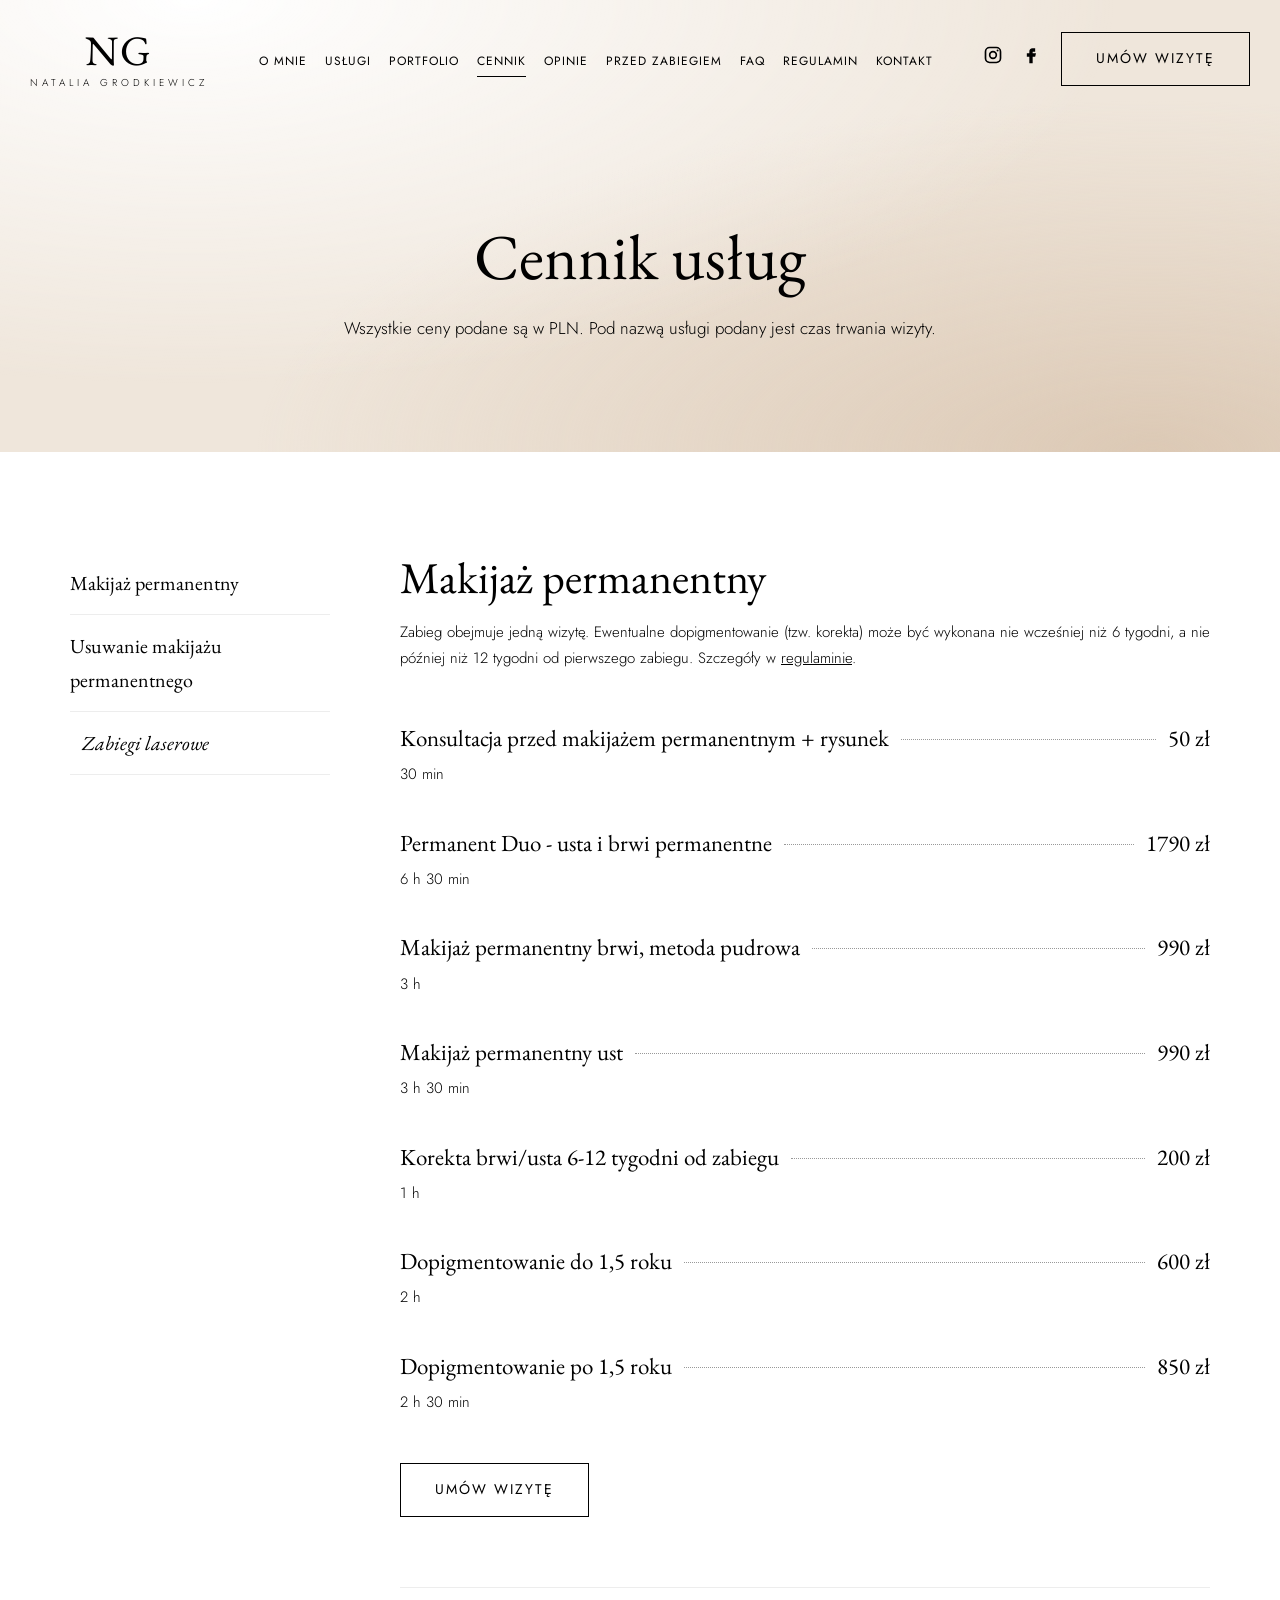
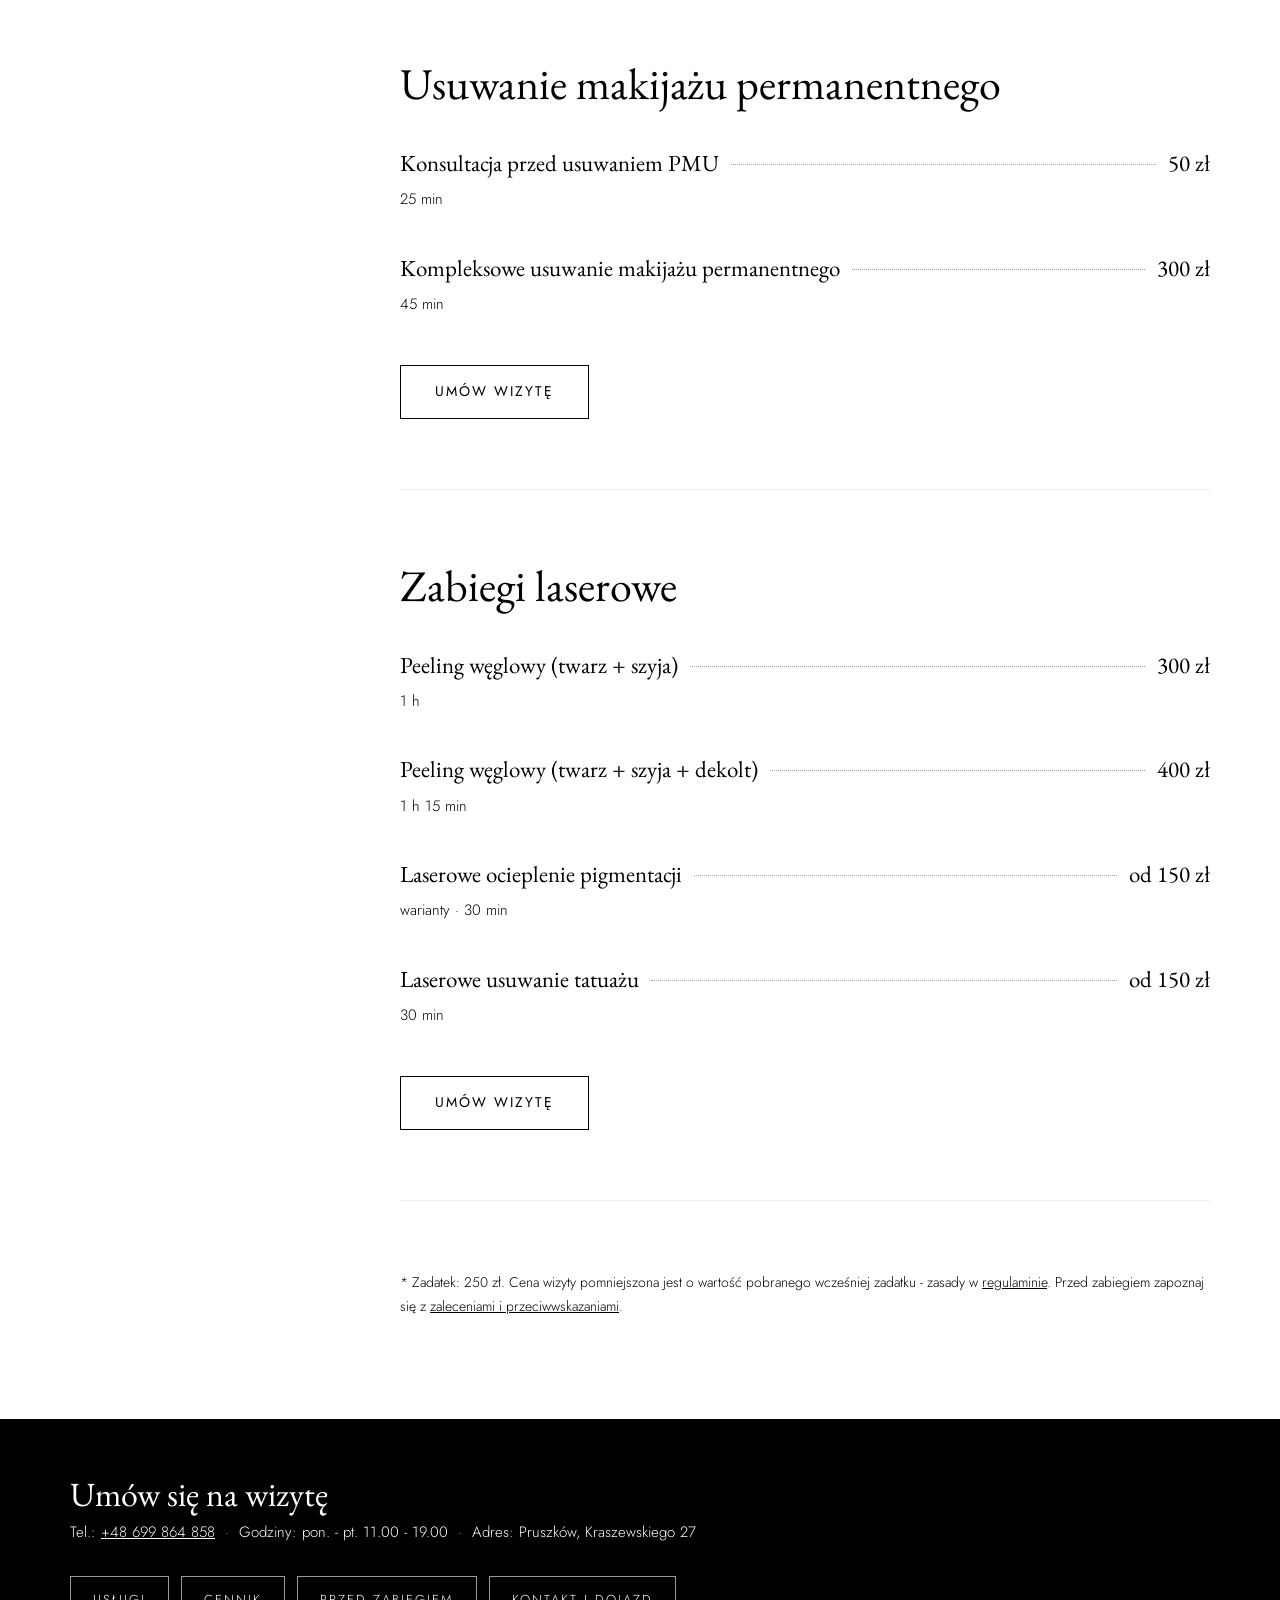
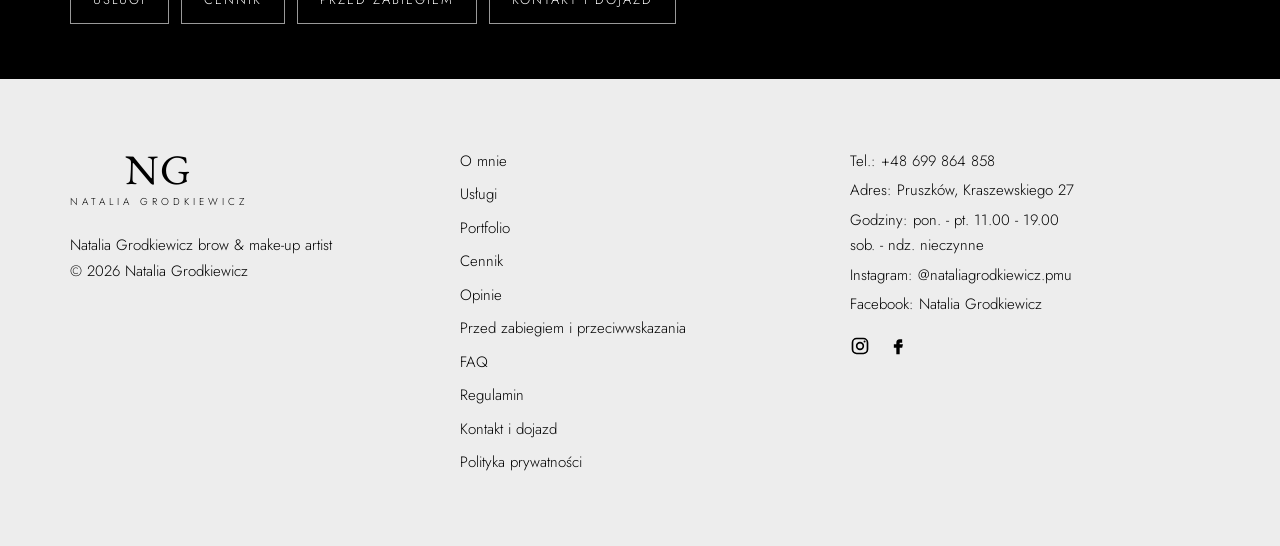
==== cennik.html @ 6f5ca123 "first commit" ====
<!DOCTYPE html>
<html lang="pl">
<head>
  <meta charset="UTF-8">
  <meta name="viewport" content="width=device-width, initial-scale=1">
  <title>Cennik - makijaż permanentny brwi i ust | Natalia Grodkiewicz</title>
  <meta name="description" content="Cennik: makijaż permanentny brwi i ust, Permanent Duo, korekta, dopigmentowanie, usuwanie makijażu permanentnego, zabiegi laserowe. Pruszków.">
  <link rel="preconnect" href="https://fonts.googleapis.com">
  <link rel="preconnect" href="https://fonts.gstatic.com" crossorigin>
  <link href="https://fonts.googleapis.com/css2?family=EB+Garamond:ital,wght@0,400;0,500;1,400&family=Jost:wght@300;400;500&display=swap" rel="stylesheet">
  <link rel="stylesheet" href="style.css">
</head>
<body>

<!-- HEADER -->
<header class="header" id="header">
  <div class="header__inner">
    <a href="index.html" class="logo">NG<span>Natalia Grodkiewicz</span></a>
    <nav class="nav" aria-label="Menu główne">
      <ul>
        <li><a href="o-mnie.html">O mnie</a></li>
        <li><a href="uslugi.html">Usługi</a></li>
        <li><a href="portfolio.html">Portfolio</a></li>
        <li><a href="cennik.html" class="active" aria-current="page">Cennik</a></li>
        <li><a href="opinie.html">Opinie</a></li>
        <li><a href="przed-zabiegiem.html">Przed zabiegiem</a></li>
        <li><a href="faq.html">FAQ</a></li>
        <li><a href="regulamin.html">Regulamin</a></li>
        <li><a href="kontakt.html">Kontakt</a></li>
      </ul>
    </nav>
    <div class="header__right">
      <div class="header__social"><a href="https://www.instagram.com/nataliagrodkiewicz.pmu/" target="_blank" rel="noopener" aria-label="Instagram"><svg viewBox="0 0 24 24"><rect x="3" y="3" width="18" height="18" rx="5" fill="none" stroke="currentColor" stroke-width="2"/><circle cx="12" cy="12" r="4" fill="none" stroke="currentColor" stroke-width="2"/><circle cx="17.5" cy="6.5" r="1.2"/></svg></a><a href="https://www.facebook.com/people/Natalia-Grodkiewicz-Makija%C5%BC-permanentny-Pruszk%C3%B3w/100039896664338/" target="_blank" rel="noopener" aria-label="Facebook"><svg viewBox="0 0 24 24"><path d="M14 8h3V4h-3c-2.8 0-4 1.8-4 4v2H7v4h3v8h4v-8h3l1-4h-4V8.5c0-.3.2-.5.5-.5z"/></svg></a></div>
      <a href="https://nataliagrodkiewicz.booksy.com/k/" target="_blank" rel="noopener" class="btn btn--outline-dark header__cta">Umów wizytę</a>
      <button class="hamburger" id="hamburger" aria-label="Menu"><span></span><span></span><span></span></button>
    </div>
  </div>
</header>

<!-- FULLSCREEN MENU -->
<nav class="menu" id="menu">
  <ul>
    <li><a href="o-mnie.html">O mnie</a></li>
    <li><a href="uslugi.html">Usługi</a></li>
    <li><a href="portfolio.html">Portfolio</a></li>
    <li><a href="cennik.html" class="active" aria-current="page">Cennik</a></li>
    <li><a href="opinie.html">Opinie</a></li>
    <li><a href="przed-zabiegiem.html">Przed zabiegiem</a></li>
    <li><a href="faq.html">FAQ</a></li>
    <li><a href="regulamin.html">Regulamin</a></li>
    <li><a href="kontakt.html">Kontakt</a></li>
  </ul>
</nav>

<!-- PAGE HEADER -->
<section class="page-header">
  <div class="container narrow">
    <h1>Cennik usług</h1>
    <p>Wszystkie ceny podane są w PLN. Pod nazwą usługi podany jest czas trwania wizyty.</p>
  </div>
</section>

<section class="section">
  <div class="container pricing">
    <aside class="pricing__nav">
      <ul>
        <li><a href="#makijaz-permanentny">Makijaż permanentny</a></li>
        <li><a href="#usuwanie">Usuwanie makijażu permanentnego</a></li>
        <li><a href="#laser">Zabiegi laserowe</a></li>
      </ul>
    </aside>
    <div class="pricing__list">
      <div class="price-block" id="makijaz-permanentny">
        <h2 class="title">Makijaż permanentny</h2>
        <p class="price-block__desc">Zabieg obejmuje jedną wizytę. Ewentualne dopigmentowanie (tzw. korekta) może być wykonana nie wcześniej niż 6 tygodni, a nie później niż 12 tygodni od pierwszego zabiegu. Szczegóły w <a href="regulamin.html" class="link">regulaminie</a>.</p>
        <div class="price-item">
          <div class="price-item__top"><span class="price-item__name">Konsultacja przed makijażem permanentnym + rysunek</span><span class="price-item__dots"></span><span class="price-item__price">50 zł</span></div>
          <p>30 min</p>
        </div>
        <div class="price-item">
          <div class="price-item__top"><span class="price-item__name">Permanent Duo - usta i brwi permanentne</span><span class="price-item__dots"></span><span class="price-item__price">1790 zł</span></div>
          <p>6 h 30 min</p>
        </div>
        <div class="price-item">
          <div class="price-item__top"><span class="price-item__name">Makijaż permanentny brwi, metoda pudrowa</span><span class="price-item__dots"></span><span class="price-item__price">990 zł</span></div>
          <p>3 h</p>
        </div>
        <div class="price-item">
          <div class="price-item__top"><span class="price-item__name">Makijaż permanentny ust</span><span class="price-item__dots"></span><span class="price-item__price">990 zł</span></div>
          <p>3 h 30 min</p>
        </div>
        <div class="price-item">
          <div class="price-item__top"><span class="price-item__name">Korekta brwi/usta 6-12 tygodni od zabiegu</span><span class="price-item__dots"></span><span class="price-item__price">200 zł</span></div>
          <p>1 h</p>
        </div>
        <div class="price-item">
          <div class="price-item__top"><span class="price-item__name">Dopigmentowanie do 1,5 roku</span><span class="price-item__dots"></span><span class="price-item__price">600 zł</span></div>
          <p>2 h</p>
        </div>
        <div class="price-item">
          <div class="price-item__top"><span class="price-item__name">Dopigmentowanie po 1,5 roku</span><span class="price-item__dots"></span><span class="price-item__price">850 zł</span></div>
          <p>2 h 30 min</p>
        </div>
        <a href="https://nataliagrodkiewicz.booksy.com/k/" target="_blank" rel="noopener" class="btn btn--outline-dark">Umów wizytę</a>
      </div>
      <div class="price-block" id="usuwanie">
        <h2 class="title">Usuwanie makijażu permanentnego</h2>
        <div class="price-item">
          <div class="price-item__top"><span class="price-item__name">Konsultacja przed usuwaniem PMU</span><span class="price-item__dots"></span><span class="price-item__price">50 zł</span></div>
          <p>25 min</p>
        </div>
        <div class="price-item">
          <div class="price-item__top"><span class="price-item__name">Kompleksowe usuwanie makijażu permanentnego</span><span class="price-item__dots"></span><span class="price-item__price">300 zł</span></div>
          <p>45 min</p>
        </div>
        <a href="https://nataliagrodkiewicz.booksy.com/k/" target="_blank" rel="noopener" class="btn btn--outline-dark">Umów wizytę</a>
      </div>
      <div class="price-block" id="laser">
        <h2 class="title">Zabiegi laserowe</h2>
        <div class="price-item">
          <div class="price-item__top"><span class="price-item__name">Peeling węglowy (twarz + szyja)</span><span class="price-item__dots"></span><span class="price-item__price">300 zł</span></div>
          <p>1 h</p>
        </div>
        <div class="price-item">
          <div class="price-item__top"><span class="price-item__name">Peeling węglowy (twarz + szyja + dekolt)</span><span class="price-item__dots"></span><span class="price-item__price">400 zł</span></div>
          <p>1 h 15 min</p>
        </div>
        <div class="price-item">
          <div class="price-item__top"><span class="price-item__name">Laserowe ocieplenie pigmentacji</span><span class="price-item__dots"></span><span class="price-item__price">od 150 zł</span></div>
          <p>warianty · 30 min</p>
        </div>
        <div class="price-item">
          <div class="price-item__top"><span class="price-item__name">Laserowe usuwanie tatuażu</span><span class="price-item__dots"></span><span class="price-item__price">od 150 zł</span></div>
          <p>30 min</p>
        </div>
        <a href="https://nataliagrodkiewicz.booksy.com/k/" target="_blank" rel="noopener" class="btn btn--outline-dark">Umów wizytę</a>
      </div>
      <p class="pricing__note">* Zadatek: 250 zł. Cena wizyty pomniejszona jest o wartość pobranego wcześniej zadatku - zasady w <a href="regulamin.html" class="link">regulaminie</a>. Przed zabiegiem zapoznaj się z <a href="przed-zabiegiem.html" class="link">zaleceniami i przeciwwskazaniami</a>.</p>
    </div>
  </div>
</section>

<!-- SZYBKIE LINKI -->
<section class="cta-band">
  <div class="container cta-band__inner">
    <div>
      <h2 class="cta-band__title">Umów się na wizytę</h2>
      <p class="cta-band__info"><span>Tel.: <a href="tel:+48699864858" class="link">+48 699 864 858</a></span><span>Godziny: pon. - pt. 11.00 - 19.00</span><span>Adres: Pruszków, Kraszewskiego 27</span></p>
    </div>
    <ul class="cta-band__links">
      <li><a href="uslugi.html">Usługi</a></li>
      <li><a href="cennik.html">Cennik</a></li>
      <li><a href="przed-zabiegiem.html">Przed zabiegiem</a></li>
      <li><a href="kontakt.html">Kontakt i dojazd</a></li>
    </ul>
  </div>
</section>

<!-- FOOTER -->
<footer class="footer">
  <div class="container footer__grid">
    <div>
      <a href="index.html" class="logo logo--dark">NG<span>Natalia Grodkiewicz</span></a>
      <p class="footer__copy">Natalia Grodkiewicz brow &amp; make-up artist<br>© 2026 Natalia Grodkiewicz</p>
    </div>
    <ul class="footer__links">
      <li><a href="o-mnie.html">O mnie</a></li>
      <li><a href="uslugi.html">Usługi</a></li>
      <li><a href="portfolio.html">Portfolio</a></li>
      <li><a href="cennik.html">Cennik</a></li>
      <li><a href="opinie.html">Opinie</a></li>
      <li><a href="przed-zabiegiem.html">Przed zabiegiem i przeciwwskazania</a></li>
      <li><a href="faq.html">FAQ</a></li>
      <li><a href="regulamin.html">Regulamin</a></li>
      <li><a href="kontakt.html">Kontakt i dojazd</a></li>
      <li><a href="polityka-prywatnosci.html">Polityka prywatności</a></li>
    </ul>
    <div class="footer__contact">
      <p>Tel.: <a href="tel:+48699864858">+48 699 864 858</a></p>
      <p>Adres: <a href="https://maps.app.goo.gl/C7wtLCn59jESsGDr9" target="_blank" rel="noopener">Pruszków, Kraszewskiego 27</a></p>
      <p>Godziny: pon. - pt. 11.00 - 19.00<br>sob. - ndz. nieczynne</p>
      <p>Instagram: <a href="https://www.instagram.com/nataliagrodkiewicz.pmu/" target="_blank" rel="noopener">@nataliagrodkiewicz.pmu</a></p>
      <p>Facebook: <a href="https://www.facebook.com/people/Natalia-Grodkiewicz-Makija%C5%BC-permanentny-Pruszk%C3%B3w/100039896664338/" target="_blank" rel="noopener">Natalia Grodkiewicz</a></p>
      <div class="footer__social"><a href="https://www.instagram.com/nataliagrodkiewicz.pmu/" target="_blank" rel="noopener" aria-label="Instagram"><svg viewBox="0 0 24 24"><rect x="3" y="3" width="18" height="18" rx="5" fill="none" stroke="currentColor" stroke-width="2"/><circle cx="12" cy="12" r="4" fill="none" stroke="currentColor" stroke-width="2"/><circle cx="17.5" cy="6.5" r="1.2"/></svg></a><a href="https://www.facebook.com/people/Natalia-Grodkiewicz-Makija%C5%BC-permanentny-Pruszk%C3%B3w/100039896664338/" target="_blank" rel="noopener" aria-label="Facebook"><svg viewBox="0 0 24 24"><path d="M14 8h3V4h-3c-2.8 0-4 1.8-4 4v2H7v4h3v8h4v-8h3l1-4h-4V8.5c0-.3.2-.5.5-.5z"/></svg></a></div>
    </div>
  </div>
</footer>

<!-- POPUP: ZADZWOŃ (otwierany przyciskiem „Zadzwoń”) -->
<div class="popup" id="popup">
  <div class="popup__box">
    <button class="popup__close" data-close-popup aria-label="Zamknij">&times;</button>
    <div class="popup__form">
      <h4>Zadzwoń</h4>
      <p>Zapisów na zabiegi dokonujemy za pośrednictwem numeru telefonu. Jeśli nie możemy odebrać telefonu, prosimy o pozostawienie wiadomości SMS, oddzwonimy.</p>
      <span class="popup__label">Tel.:</span>
      <a href="tel:+48699864858" class="popup__phone">+48 699 864 858</a>
      <p>Godziny: pon. - pt. 11.00 - 19.00</p>
      <p>Adres: Pruszków, Kraszewskiego 27</p>
      <div class="popup__actions">
        <a href="tel:+48699864858" class="btn btn--dark">Zadzwoń</a>
        <a href="sms:+48699864858" class="btn btn--outline-dark">Wyślij SMS</a>
      </div>
      <p class="popup__note">Dokonanie zapisu na zabieg oznacza pełną akceptację <a href="regulamin.html" class="link">regulaminu</a>. Sprawdź też <a href="przed-zabiegiem.html#przeciwwskazania" class="link">przeciwwskazania</a>.</p>
    </div>
  </div>
</div>

<script src="script.js"></script>
</body>
</html>
---- style.css ----
:root {
  --black: #000;
  --white: #fff;
  --pink: #EFE6DB;   /* beżowe tło sekcji (nazwa zmiennej historyczna) */
  --grey: #ededed;
  --rose: #DCC9B5;
  --muted: rgba(0,0,0,.6);
  --serif: "EB Garamond", serif;
  --sans: "Jost", sans-serif;
}

* { box-sizing: border-box; margin: 0; padding: 0; }
html { scroll-behavior: smooth; }
body { font-family: var(--sans); font-weight: 300; font-size: 17px; line-height: 1.7; color: var(--black); background: var(--white); }
img { display: block; max-width: 100%; height: auto; }
a { color: inherit; text-decoration: none; }
ul { list-style: none; }
p + p { margin-top: 1em; }

.container { max-width: 1170px; margin: 0 auto; padding: 0 15px; }
.container.narrow { max-width: 800px; }
.center { text-align: center; }
.grid-2 { display: grid; grid-template-columns: 1fr 1fr; gap: 30px; }
.align-center { align-items: center; }
.indent { margin-left: 67px; }

.section { padding: 100px 0; }
.section--pink { background: var(--pink); margin: 100px 0; }
.section--pink + .section--pink, .section--pink:last-of-type { margin-bottom: 0; }

.title { font-family: var(--serif); font-weight: 400; font-size: 44px; line-height: 1.2; margin-bottom: 30px; }
.link { text-decoration: underline; }

/* BUTTONS */
.btn { display: inline-block; padding: 14px 34px; font-family: var(--sans); font-size: 14px; font-weight: 400; letter-spacing: 2px; text-transform: uppercase; border: 1px solid transparent; cursor: pointer; transition: all .3s; background: none; }
.btn--dark { background: var(--black); color: var(--white); border-color: var(--black); margin-top: 37px; }
.btn--dark:hover { background: transparent; color: var(--black); }
.btn--outline-dark { color: var(--black); border-color: var(--black); margin-top: 30px; }
.header__cta { margin-top: 0; }
.btn--outline-dark:hover { background: var(--black); color: var(--white); }
.btn--outline-light { color: var(--white); border-color: var(--white); }
.btn--outline-light:hover { background: var(--white); color: var(--black); }

/* HEADER */
.header { position: fixed; top: 0; left: 0; right: 0; z-index: 50; color: var(--black); padding: 30px 0; transition: background .3s, padding .3s, color .3s, box-shadow .3s; }
.header--scrolled { background: var(--white); color: var(--black); padding: 12px 0; box-shadow: 0 2px 20px rgba(0,0,0,.08); }
.header--scrolled .logo { font-size: 32px; }
.header__inner { max-width: 1400px; margin: 0 auto; padding: 0 30px; display: grid; grid-template-columns: auto 1fr auto; gap: 30px; align-items: center; }
.header__social, .footer__social { display: flex; gap: 18px; }
.header__social a:hover, .footer__social a:hover { opacity: .6; }
.header__social svg, .footer__social svg { width: 20px; height: 20px; fill: currentColor; }
.header__right { display: flex; justify-content: flex-end; align-items: center; gap: 30px; }
.logo { font-family: var(--serif); font-size: 42px; line-height: 1; text-align: center; letter-spacing: 2px; }
.logo span { display: block; font-family: var(--sans); font-size: 10px; letter-spacing: 4px; text-transform: uppercase; margin-top: 6px; }
.logo--dark { color: var(--black); display: inline-block; }

.hamburger { width: 34px; height: 22px; background: none; border: 0; cursor: pointer; display: flex; flex-direction: column; justify-content: space-between; position: relative; z-index: 60; }
.hamburger span { height: 2px; background: currentColor; transition: .3s; }
.hamburger { color: inherit; }
.logo { transition: font-size .3s; }
.hamburger.open span { background: var(--black); }
.hamburger.open span:nth-child(1) { transform: translateY(10px) rotate(45deg); }
.hamburger.open span:nth-child(2) { opacity: 0; }
.hamburger.open span:nth-child(3) { transform: translateY(-10px) rotate(-45deg); }

.menu { position: fixed; inset: 0; background: var(--grey); z-index: 40; display: flex; align-items: center; justify-content: center; opacity: 0; visibility: hidden; transition: .4s; }
.menu.open { opacity: 1; visibility: visible; }
.menu li { text-align: center; }
.menu a { font-family: var(--serif); font-size: 40px; line-height: 1.6; transition: opacity .3s; }
.menu a:hover { opacity: .5; }

/* HERO */
.hero { position: relative; overflow: hidden; min-height: 100vh; display: flex; align-items: center; justify-content: center; text-align: center; padding: 140px 0 120px;
  background: radial-gradient(ellipse at 20% 15%, #fff 0%, transparent 55%), radial-gradient(ellipse at 85% 90%, var(--rose) 0%, transparent 60%), var(--pink); }
.hero__content { position: relative; }
.eyebrow { display: block; font-size: 13px; letter-spacing: 4px; text-transform: uppercase; margin-bottom: 25px; animation: fadeIn 1.5s ease .3s both; }
.hero h1 { font-family: var(--serif); font-weight: 400; font-size: clamp(40px, 6vw, 78px); line-height: 1.1; max-width: 900px; padding: 0 20px; margin: 0 auto; }
.hero__buttons { margin-top: 45px; display: flex; gap: 20px; justify-content: center; flex-wrap: wrap; }
.hero__buttons .btn { margin-top: 0; }

@keyframes fadeIn { from { opacity: 0; transform: translateY(20px); } to { opacity: 1; transform: none; } }

/* NAWIGACJA (desktop) */
.nav ul { display: flex; justify-content: center; flex-wrap: wrap; gap: 6px 28px; }
.nav a { font-size: 13px; font-weight: 400; letter-spacing: 1.5px; text-transform: uppercase; padding: 6px 0; border-bottom: 1px solid transparent; transition: border-color .3s, opacity .3s; }
.nav a:hover { opacity: .6; }
.nav a.active { border-color: currentColor; }
.menu a.active { font-style: italic; }

/* MIEJSCA NA ZDJĘCIA (placeholdery do podmiany na <img>) */
.ph { position: relative; width: 100%; aspect-ratio: 4/5; overflow: hidden; display: flex; align-items: center; justify-content: center;
  background: linear-gradient(145deg, #faf5f2 0%, var(--rose) 100%); }
.ph::after { content: "NG"; font-family: var(--serif); font-size: clamp(70px, 9vw, 140px); line-height: 1; letter-spacing: -4px; color: rgba(255,255,255,.7); }
.ph--wide { aspect-ratio: 16/10; }
.ph--wide::after { font-size: clamp(56px, 6vw, 96px); }
.ph--square { aspect-ratio: 1; }
.ph--square::after { font-size: clamp(36px, 4vw, 56px); letter-spacing: -2px; }
.section--pink .ph { background: linear-gradient(145deg, #fbf8f4 0%, #d6c1ab 100%); }


.lead-narrow { max-width: 760px; margin: 0 auto; }
.btn-row { display: flex; flex-wrap: wrap; gap: 15px; justify-content: center; margin-top: 45px; }
.btn-row .btn { margin-top: 0; }
.btn-row--left { justify-content: flex-start; margin-top: 35px; }

/* Pasek „Umów się” z szybkimi linkami (przed stopką) */
.cta-band { background: var(--black); color: var(--white); padding: 55px 0; }
.cta-band__inner { display: flex; align-items: center; justify-content: space-between; gap: 30px 60px; flex-wrap: wrap; }
.cta-band__title { font-family: var(--serif); font-weight: 400; font-size: 34px; line-height: 1.2; margin-bottom: 6px; }
.cta-band p { font-size: 15px; }
.cta-band__links { display: flex; flex-wrap: wrap; gap: 12px; }
.cta-band__links a { display: inline-block; padding: 12px 22px; border: 1px solid rgba(255,255,255,.6); font-size: 13px; letter-spacing: 2px; text-transform: uppercase; transition: .3s; }
.cta-band__links a:hover { background: var(--white); color: var(--black); }

.title--spaced { margin-top: 35px; }
.quote--small { font-size: clamp(21px, 2vw, 25px); padding-left: 25px; margin-bottom: 28px; }
.popup__label { display: block; margin-top: 25px; font-size: 13px; letter-spacing: 3px; text-transform: uppercase; color: var(--muted); }
.popup__label + .popup__phone { margin-top: 2px; }
.service__aside { margin-top: 30px; }
.grid-2 > .indent > .service__aside:first-child { margin-top: 0; }

/* Listy cen na stronie Usługi */
.mini-prices li { display: flex; justify-content: space-between; align-items: baseline; gap: 20px; padding: 10px 0; font-size: 15px; line-height: 1.45; }
.mini-prices li + li { border-top: 1px dotted rgba(0,0,0,.2); }
.mini-prices li span:last-child { white-space: nowrap; font-family: var(--serif); font-size: 19px; }
.cta-band__info span + span::before { content: "·"; margin: 0 10px; opacity: .6; }
a[href^="tel:"] { white-space: nowrap; }
.eyebrow { text-wrap: balance; }
/* dwie różowe sekcje pod rząd bez białego paska między nimi */
.section--pink:has(+ .section--pink), .section--pink:has(+ .cta-band), .section--pink:has(+ .social-band) { margin-bottom: 0; }
.section--pink + .section--pink { margin-top: 0; padding-top: 0; }

/* HERO ze zdjęciem (strona główna) - zdjęcie po lewej, wtopione w beżowe tło */
.hero--photo { justify-content: center; text-align: center; padding: 130px 0 90px; background: var(--pink); }
.hero__photo { position: absolute; top: 0; left: 0; bottom: 0; width: 26%; }
.hero__photo img { width: 100%; height: 100%; object-fit: cover; object-position: right 20%; }
.hero__photo::after { content: ""; position: absolute; inset: 0; }
/* zdjęcie niższe niż hero, wyśrodkowane w pionie, w naturalnych proporcjach (bez ucinania),
   prawa, górna i dolna krawędź wtopione w beż - komputer i telefon */
.hero__photo { top: 50%; bottom: auto; transform: translateY(-50%); height: 72%; width: auto; aspect-ratio: 933 / 1400; }
/* węższy ekran komputera: zdjęcie przesuwa się w lewo poza krawędź tylko tyle, ile trzeba, żeby nie wchodzić pod tytuł.
   Tytuł zawsze w 2 liniach (max 8.6em), jego połowa to ok. 4.15 x rozmiar czcionki; wygaszony brzeg zdjęcia (70px) może
   nachodzić pod tytuł; 48vh = szerokość zdjęcia przy hero na całą wysokość */
@media (min-width: 768px) { .hero__photo { left: min(0px, calc(50vw - 4.15 * clamp(44px, 5.2vw, 76px) + 70px - 48vh)); } }
.hero__photo img { object-fit: contain; }
.hero__photo::after { background:
  linear-gradient(270deg, var(--pink) 0%, rgba(239,230,219,.5) 12%, rgba(239,230,219,0) 32%),
  linear-gradient(180deg, var(--pink) 0%, rgba(239,230,219,0) 14%, rgba(239,230,219,0) 86%, var(--pink) 100%),
  rgba(239,230,219,.12); }
.hero__inner { position: relative; z-index: 1; width: 100%; }
.hero--photo .hero__content { max-width: 640px; margin: 0 auto; }
.hero--photo h1 { padding: 0; margin: 0 auto; max-width: 8.6em; font-size: clamp(44px, 5.2vw, 76px); text-wrap: balance; }
.hero__lead { font-size: 19px; line-height: 1.6; margin: 22px auto 0; max-width: 480px; text-wrap: balance; }
.hero--photo .hero__buttons { justify-content: center; margin-top: 40px; }

/* Pasek kontaktu pod hero */
.info-bar { background: #F7F2EC; padding: 60px 0; text-align: center; }
.info-bar__grid { display: grid; grid-template-columns: repeat(3, 1fr); gap: 40px; }
.info-bar h2 { font-family: var(--sans); font-weight: 500; font-size: 14px; letter-spacing: 3px; text-transform: uppercase; margin-bottom: 14px; }
.info-bar p { font-size: 18px; line-height: 1.6; }
.info-bar p + p { margin-top: 2px; }
.info-bar a:hover { text-decoration: underline; }
.info-bar__social { display: flex; justify-content: center; gap: 18px; margin-top: 14px; }
.info-bar__social svg { width: 20px; height: 20px; fill: currentColor; }
.info-bar__social a:hover { opacity: .6; }

/* Zakładki "Zakres usług" */
.tabs { margin-top: 35px; text-align: center; }
.tabs__nav { display: flex; flex-wrap: wrap; justify-content: center; gap: 14px 36px; margin-bottom: 32px; }
.tabs__nav button { background: none; border: 0; border-bottom: 1px solid transparent; padding: 0 0 8px; cursor: pointer;
  font-family: var(--sans); font-size: 14px; font-weight: 500; letter-spacing: 2px; text-transform: uppercase; color: rgba(0,0,0,.45); transition: color .3s, border-color .3s; }
.tabs__nav button:hover, .tabs__nav button.active { color: var(--black); }
.tabs__nav button.active { border-color: var(--black); }
.tabs__panel { display: none; }
.tabs__panel.active { display: block; animation: fadeIn .5s; }
.tabs__panel p { font-size: 19px; max-width: 640px; margin: 0 auto; }
.tabs__panel .link { display: inline-block; margin-top: 16px; font-size: 14px; letter-spacing: .5px; }

/* Zdjęcia */
.about-photo { width: 100%; height: auto; }
.photo-main { width: 100%; aspect-ratio: 3/2; object-fit: cover; margin-bottom: 35px; }
.photos { display: grid; grid-template-columns: 1fr 1fr; gap: 10px; }
.photos--3 { grid-template-columns: repeat(3, 1fr); }
.photos--spaced { margin-top: 40px; }
.photos--section { margin-top: 60px; }
.photos a { display: block; overflow: hidden; }
.photos img { width: 100%; aspect-ratio: 4/5; object-fit: cover; transition: transform .5s; }
.photos a:hover img { transform: scale(1.05); }
.lightbox { position: fixed; inset: 0; background: rgba(0,0,0,.92); z-index: 100; display: flex; align-items: center; justify-content: center;
  padding: 70px 80px; opacity: 0; visibility: hidden; transition: .3s; touch-action: pan-y; user-select: none; }
.lightbox.open { opacity: 1; visibility: visible; }
.lightbox__img { max-width: 100%; max-height: 100%; object-fit: contain; transition: transform .25s, opacity .25s; cursor: grab; -webkit-user-drag: none; }
.lightbox__img.is-dragging { transition: none; cursor: grabbing; }
.lightbox__btn { position: absolute; z-index: 2; display: flex; align-items: center; justify-content: center; border: 1px solid rgba(255,255,255,.6);
  background: rgba(0,0,0,.35); color: #fff; border-radius: 50%; cursor: pointer; transition: background .3s, color .3s; font-family: var(--sans); line-height: 1; }
.lightbox__btn:hover { background: #fff; color: #000; }
.lightbox__close { top: 18px; right: 18px; width: 52px; height: 52px; font-size: 32px; }
.lightbox__prev, .lightbox__next { top: 50%; transform: translateY(-50%); width: 60px; height: 60px; font-size: 40px; }
.lightbox__prev { left: 14px; }
.lightbox__next { right: 14px; }
.lightbox__count { position: absolute; bottom: 18px; left: 0; right: 0; text-align: center; color: rgba(255,255,255,.8); font-size: 14px; letter-spacing: 2px; }
.lightbox.is-single .lightbox__prev, .lightbox.is-single .lightbox__next, .lightbox.is-single .lightbox__count { display: none; }
.subtitle--spaced { margin-top: 30px; font-size: 24px; }

/* Instagram i Facebook - wyeksponowane kafelki na dole stron */
.social-band { background: #F7F2EC; padding: 80px 0; }
.social-band .title { margin-bottom: 10px; }
.social-cards { display: grid; grid-template-columns: repeat(2, minmax(0, 340px)); justify-content: center; gap: 24px; margin-top: 40px; }
.social-card { display: flex; flex-direction: column; align-items: center; gap: 8px; padding: 38px 24px; background: var(--white);
  border: 1px solid rgba(0,0,0,.12); text-align: center; transition: background .3s, color .3s, border-color .3s; }
.social-card svg { width: 38px; height: 38px; fill: currentColor; margin-bottom: 8px; }
.social-card__name { font-family: var(--serif); font-size: 28px; line-height: 1.2; }
.social-card__handle { font-size: 15px; letter-spacing: .5px; }
.social-card:hover { background: var(--black); color: var(--white); border-color: var(--black); }

/* Opinie (screeny z Google) */
.opinie-home { background: var(--white); }
.opinie-strip { position: relative; margin-top: 40px; }
.opinie-strip__track { display: flex; gap: 18px; overflow-x: auto; scroll-snap-type: x mandatory; scroll-behavior: smooth;
  padding-bottom: 12px; scrollbar-width: thin; align-items: center; }
.opinie-strip__track a { flex: 0 0 min(420px, 82%); scroll-snap-align: start; display: block; position: relative; max-height: 300px; overflow: hidden; border-radius: 10px; }
.opinie-strip__track a.is-long::after { content: "Kliknij, aby przeczytać całość"; position: absolute; left: 0; right: 0; bottom: 0; padding: 50px 0 14px;
  text-align: center; font-size: 13px; letter-spacing: .5px; color: #fff; background: linear-gradient(180deg, rgba(18,18,18,0) 0%, #121212 70%); }
.opinie-strip__track img, .opinie-grid img { width: 100%; height: auto; border-radius: 10px; }
.opinie-strip__arrow { position: absolute; top: calc(50% - 6px); transform: translateY(-50%); z-index: 2; width: 62px; height: 62px; border-radius: 50%;
  border: 1px solid var(--black); background: var(--white); font-size: 40px; line-height: 1; cursor: pointer; transition: .3s; box-shadow: 0 2px 12px rgba(0,0,0,.12);
  display: flex; align-items: center; justify-content: center; padding-bottom: 4px; }
.opinie-strip__arrow:hover { background: var(--black); color: var(--white); }
.opinie-strip__arrow--prev { left: -31px; }
.opinie-strip__arrow--next { right: -31px; }
.opinie-home .btn { margin-top: 35px; }
.opinie-grid { columns: 3; column-gap: 20px; }
.opinie-grid a { display: block; break-inside: avoid; margin-bottom: 20px; }
.photo-main--natural { aspect-ratio: auto; }

/* Portfolio */
.photos--portfolio { grid-template-columns: repeat(4, 1fr); margin-top: 35px; }

/* Polityka prywatności */
.policy__h { margin-top: 45px; }
.policy__h:first-child { margin-top: 0; }
.policy__list { padding-left: 22px; }
.policy__list > li { padding: 6px 0 6px 6px; }
.policy .list { margin: .6em 0 .6em; }
.policy .list .list { margin: .4em 0; list-style: circle; }

/* Ocena z Google (nad opiniami) */
.rating-badge { display: inline-flex; flex-wrap: wrap; align-items: center; justify-content: center; gap: 6px 14px; margin-top: 4px;
  padding: 14px 26px; border: 1px solid rgba(0,0,0,.15); background: var(--white); transition: border-color .3s, box-shadow .3s; }
.rating-badge:hover { border-color: var(--black); box-shadow: 0 4px 18px rgba(0,0,0,.08); }
.rating-badge__score { font-family: var(--serif); font-size: 34px; line-height: 1; }
.rating-badge__stars { color: #E5A823; font-size: 20px; letter-spacing: 2px; }
.rating-badge__count { font-size: 15px; }
.rating-badge__link { font-size: 13px; letter-spacing: 1.5px; text-transform: uppercase; text-decoration: underline; text-underline-offset: 4px; }
.opinie-top { margin-bottom: 45px; }

/* MISC */
.list { list-style: disc; padding-left: 20px; margin: 1em 0 30px; }


/* FOOTER */
.footer { background: var(--grey); padding: 70px 0; font-size: 15px; }
.footer__grid { display: grid; grid-template-columns: repeat(3, 1fr); gap: 30px; align-items: start; }
.footer__copy { margin-top: 20px; }
.footer__links li + li { margin-top: 8px; }
.footer__links a:hover, .footer__contact a:hover { text-decoration: underline; }
.footer__contact p + p { margin-top: 4px; }
.footer__social { margin-top: 18px; }

/* POPUP */
.popup { position: fixed; inset: 0; background: rgba(0,0,0,.8); z-index: 100; display: flex; align-items: center; justify-content: center; padding: 20px; opacity: 0; visibility: hidden; transition: .3s; }
.popup.open { opacity: 1; visibility: visible; }
.popup__box { position: relative; background: var(--white); max-width: 560px; width: 100%; max-height: 90vh; overflow: auto; transform: scale(.95); transition: .3s; }
.popup.open .popup__box { transform: none; }
.popup__form { padding: 50px 40px; display: flex; flex-direction: column; justify-content: center; }
.popup__form h4 { font-family: var(--serif); font-weight: 400; font-size: 36px; margin-bottom: 15px; }
.popup__form { text-align: center; align-items: center; }
.popup__phone { display: block; font-family: var(--serif); font-size: 38px; margin: 25px 0 5px; }
.popup__phone:hover { opacity: .6; }
.popup__actions { display: flex; gap: 15px; flex-wrap: wrap; justify-content: center; margin-top: 25px; }
.popup__actions .btn { margin-top: 0; }
.popup__note { font-size: 14px; color: var(--muted); margin-top: 25px; }
.popup__close { position: absolute; top: 10px; right: 15px; background: none; border: 0; font-size: 34px; cursor: pointer; line-height: 1; }

/* ===== PODSTRONY ===== */

/* Baner z tytułem */
.page-header { padding: 220px 0 110px; text-align: center;
  background: radial-gradient(ellipse at 15% 0%, #fff 0%, transparent 60%), radial-gradient(ellipse at 90% 100%, var(--rose) 0%, transparent 55%), var(--pink); }
.page-header h1 { font-family: var(--serif); font-weight: 400; font-size: clamp(38px, 5vw, 64px); line-height: 1.15; animation: fadeIn 1.2s ease both; }
.page-header p { margin-top: 20px; animation: fadeIn 1.2s ease .3s both; }
.page-header + .section--pink { margin-top: 0; }
.page-header .eyebrow { margin-bottom: 18px; }

/* Cennik */
.pricing { display: grid; grid-template-columns: 260px 1fr; gap: 70px; align-items: start; }
.pricing__nav { position: sticky; top: 110px; }
.pricing__nav li { border-bottom: 1px solid var(--grey); }
.pricing__nav a { display: block; padding: 14px 0; font-family: var(--serif); font-size: 20px; transition: padding .3s, opacity .3s; }
.pricing__nav a:hover, .pricing__nav a.active { padding-left: 12px; }
.pricing__nav a.active { font-style: italic; }
.price-block { padding-bottom: 70px; margin-bottom: 70px; border-bottom: 1px solid var(--grey); scroll-margin-top: 110px; }
.price-block .title { margin-bottom: 15px; }
.price-block__desc { margin-bottom: 30px; font-size: 15px; }
.price-item { padding: 18px 0; }
.price-item__top { display: flex; align-items: baseline; gap: 12px; font-family: var(--serif); font-size: 23px; }
.price-item__dots { flex: 1; border-bottom: 1px dotted rgba(0,0,0,.4); transform: translateY(-6px); }
.price-item__price { white-space: nowrap; }
.price-item p { font-size: 15px; margin-top: 4px; max-width: 80%; }
.pricing__note { font-size: 14px; }

/* FAQ – akordeon */
.accordion { border-bottom: 1px solid rgba(0,0,0,.15); }
.accordion__btn { width: 100%; text-align: left; background: none; border: 0; cursor: pointer; font-family: var(--serif); font-size: 23px; padding: 24px 40px 24px 0; position: relative; color: inherit; }
.accordion__btn::after { content: "+"; position: absolute; right: 0; top: 50%; transform: translateY(-50%); font-family: var(--sans); font-weight: 300; font-size: 28px; transition: transform .3s; }
.accordion.open .accordion__btn::after { transform: translateY(-50%) rotate(45deg); }
.accordion__panel { display: grid; grid-template-rows: 0fr; transition: grid-template-rows .4s; }
.accordion.open .accordion__panel { grid-template-rows: 1fr; }
.accordion__inner { overflow: hidden; }
.accordion__inner > :last-child { margin-bottom: 28px; }

/* Cytat */
.quote { font-family: var(--serif); font-style: italic; font-size: clamp(26px, 3vw, 36px); line-height: 1.35; position: relative; padding-left: 40px; border-left: 1px solid var(--black); }
.quote cite { display: block; font-family: var(--sans); font-style: normal; font-size: 13px; letter-spacing: 3px; text-transform: uppercase; margin-top: 25px; }

/* Usługi – szczegóły */
.service + .service { margin-top: 0; }
.service__meta { display: flex; flex-wrap: wrap; gap: 10px 40px; margin-top: 35px; padding-top: 25px; border-top: 1px solid rgba(0,0,0,.15); font-size: 15px; }
.service__meta strong { font-weight: 400; font-family: var(--serif); font-size: 22px; display: block; }
.service__aside { background: var(--white); padding: 45px 40px; }
.section:not(.section--pink) .service__aside { background: var(--pink); }
.service__aside h3 { font-family: var(--serif); font-weight: 400; font-size: 26px; margin-bottom: 18px; }
.service__aside .list { margin-bottom: 0; }

/* Przeciwwskazania / przygotowanie */
.contra-list { columns: 3; column-gap: 50px; margin-top: 45px; }
.contra-list li { break-inside: avoid; font-size: 15px; padding: 8px 0; border-bottom: 1px dotted rgba(0,0,0,.2); }
.subtitle { font-family: var(--serif); font-weight: 400; font-size: 28px; line-height: 1.25; margin-bottom: 15px; }
.caps { text-transform: uppercase; letter-spacing: .5px; font-size: 15px; }
.timeline { margin-top: 10px; }
.timeline__item { display: grid; grid-template-columns: 220px 1fr; gap: 30px; padding: 26px 0; border-bottom: 1px solid rgba(0,0,0,.12); }
.timeline__item h3 { font-family: var(--serif); font-weight: 400; font-size: 23px; line-height: 1.3; }
.note { font-size: 15px; background: var(--pink); padding: 25px 30px; margin-top: 40px; }

/* Regulamin */
.rules { counter-reset: rule; list-style: none; }
.rules > li { counter-increment: rule; position: relative; padding: 22px 0 22px 60px; border-bottom: 1px solid rgba(0,0,0,.12); }
.rules > li::before { content: counter(rule) "."; position: absolute; left: 0; top: 18px; font-family: var(--serif); font-size: 26px; color: rgba(0,0,0,.35); }
.rules p + p { margin-top: .7em; }
.bank { background: var(--pink); padding: 22px 26px; margin: 15px 0; font-size: 16px; }
.bank strong { font-weight: 400; font-family: var(--serif); font-size: 22px; letter-spacing: 1px; }

/* Kontakt */
.contact-info p + p { margin-top: 6px; }
.contact-info a:hover { text-decoration: underline; }
.contact-list { margin-top: 10px; }
.contact-list li { display: grid; grid-template-columns: 120px 1fr; gap: 20px; padding: 16px 0; border-bottom: 1px solid rgba(0,0,0,.12); }
.contact-list span { font-size: 13px; letter-spacing: 2px; text-transform: uppercase; color: var(--muted); padding-top: 3px; }
.contact-list a:hover { text-decoration: underline; }
.map { display: block; width: 100%; height: 420px; border: 0; filter: grayscale(.4); }
.map-wrap { position: relative; }

/* Instagram CTA */

/* RESPONSIVE */
@media (min-width: 1261px) {
  .hamburger { display: none; }
}
@media (max-width: 1380px) and (min-width: 1261px) {
  .nav ul { gap: 6px 18px; }
  .nav a { font-size: 12px; letter-spacing: 1px; }
  .header__right { gap: 20px; }
}
@media (max-width: 1260px) {
  .nav { display: none; }
}
@media (max-width: 1024px) {
  .photos--portfolio { grid-template-columns: repeat(3, 1fr); }
  .opinie-grid { columns: 2; }
  .indent { margin-left: 0; }
  .title { font-size: 36px; }
  .pricing { grid-template-columns: 1fr; gap: 30px; }
  .pricing__nav { position: static; }
  .contra-list { columns: 2; }
}
@media (max-width: 767px) {
  .page-header { padding: 150px 0 70px; }
  .contra-list { columns: 1; }
  .cta-band__title { font-size: 28px; }
  .timeline__item { grid-template-columns: 1fr; gap: 8px; }
  .contact-list li { grid-template-columns: 1fr; gap: 2px; }
  .quote { padding-left: 24px; }
  .service__aside { padding: 35px 25px; }
  /* nazwa w pierwszej linii, pod nią cena (plakietka) + czas */
  .price-item { display: flex; flex-wrap: wrap; align-items: center; gap: 10px 14px; padding: 18px 0; border-bottom: 1px solid rgba(0,0,0,.08); }
  .price-item__top { display: contents; }
  .price-item__name { flex: 0 0 100%; font-size: 20px; line-height: 1.3; }
  .price-item__dots { display: none; }
  .price-item__price { font-family: var(--sans); font-size: 14px; font-weight: 500; letter-spacing: 1px; padding: 4px 12px; background: var(--pink); }
  .price-item p { max-width: none; margin: 0; font-size: 14px; color: var(--muted); }
  .eyebrow { font-size: 11px; letter-spacing: 2.5px; line-height: 1.8; }
  /* przyciski */
  .btn { padding: 14px 22px; letter-spacing: 1.5px; text-align: center; }
  .hero__buttons, .btn-row { flex-direction: column; align-items: stretch; width: 100%; max-width: 340px; margin-left: auto; margin-right: auto; padding: 0 16px; }
  .btn-row--left { margin-left: 0; padding: 0; }
  .hero__buttons .btn { margin: 0; }
  /* pasek „Umów się” */
  .cta-band { padding: 45px 0; }
  .cta-band__info span { display: block; }
  .cta-band__info span + span::before { content: none; }
  .cta-band__links { display: grid; grid-template-columns: 1fr 1fr; width: 100%; }
  .cta-band__links a { display: block; text-align: center; padding: 12px 6px; letter-spacing: 1.5px; font-size: 12px; }
  /* cena / czas pod opisem usługi: wiersze etykieta - wartość */
  .service__meta { display: block; }
  .service__meta > div { display: flex; justify-content: space-between; align-items: baseline; gap: 15px; padding: 9px 0; font-size: 14px; }
  .service__meta > div + div { border-top: 1px dotted rgba(0,0,0,.2); }
  .service__meta strong { font-size: 20px; white-space: nowrap; }
  /* regulamin */
  .rules > li { padding-left: 34px; }
  .rules > li::before { font-size: 21px; top: 20px; }
  .bank { padding: 18px 20px; }
  .bank strong { font-size: 19px; }
  .accordion__btn { font-size: 20px; }
}
@media (max-width: 767px) {
  .section { padding: 50px 0; }
  .section--pink { margin: 50px 0; }
  .grid-2, .footer__grid { grid-template-columns: 1fr; }
  .header__inner { padding: 0 16px; grid-template-columns: auto 1fr auto; }
  .header__social { display: none; }
  /* hero: niższe zdjęcie przy lewej krawędzi, tekst na środku */
  .hero--photo { min-height: 0; padding: 120px 0 50px; }
  /* zdjęcie chowa się w lewo tylko częściowo (widać ok. połowy), wygaszona prawa krawędź lekko wchodzi pod tekst */
  .hero__photo { height: 300px; left: min(0px, calc(50vw - 135px - 200px + 75px)); }
  .hero__photo::after { background:
    linear-gradient(270deg, var(--pink) 0%, rgba(239,230,219,.7) 30%, rgba(239,230,219,0) 60%),
    linear-gradient(180deg, var(--pink) 0%, rgba(239,230,219,0) 16%, rgba(239,230,219,0) 84%, var(--pink) 100%),
    rgba(239,230,219,.15); }
  .hero--photo .hero__content { max-width: none; margin: 0; padding: 0; text-align: center; }
  .hero--photo h1 { font-size: 31px; line-height: 1.15; }
  .hero__lead { margin: 14px auto 0; font-size: 15px; text-wrap: balance; max-width: 270px; }
  .hero--photo .hero__buttons { margin: 24px auto 0; padding: 0; max-width: 260px; }
  .hero--photo .hero__buttons .btn { padding: 13px 10px; }
  .info-bar { padding: 45px 0; }
  .info-bar__grid { grid-template-columns: 1fr; gap: 30px; }
  .tabs__nav { gap: 12px 22px; }
  .tabs__nav button { font-size: 13px; letter-spacing: 1.5px; }
  .tabs__panel p { font-size: 17px; }
  .photos--3 { grid-template-columns: 1fr 1fr 1fr; gap: 6px; }
  .photos { gap: 6px; }
  .grid-2--text-first > :first-child { order: 2; }
  .rating-badge { padding: 14px 18px; }
  .rating-badge__link { flex-basis: 100%; text-align: center; }
  .photos--portfolio { grid-template-columns: 1fr 1fr; }
  .opinie-strip__arrow { width: 50px; height: 50px; font-size: 34px; }
  .opinie-strip__arrow--prev { left: -6px; }
  .opinie-strip__arrow--next { right: -6px; }
  .lightbox { padding: 70px 10px; }
  .lightbox__prev, .lightbox__next { width: 48px; height: 48px; font-size: 32px; top: auto; bottom: 10px; transform: none; }
  .lightbox__prev { left: 16px; }
  .lightbox__next { right: 16px; }
  .lightbox__count { bottom: 24px; }
  .opinie-strip__track { gap: 12px; }
  .opinie-grid { columns: 1; }
  .social-band { padding: 55px 0; }
  .social-cards { grid-template-columns: 1fr; gap: 14px; margin-top: 30px; }
  .social-card { flex-direction: row; justify-content: flex-start; flex-wrap: wrap; gap: 4px 14px; padding: 22px 22px; text-align: left; }
  .social-card svg { width: 30px; height: 30px; margin: 0; }
  .social-card__name { font-size: 24px; }
  .social-card__handle { flex-basis: 100%; padding-left: 44px; }
  .header__cta { display: none; }
  .logo { text-align: left; font-size: 34px; }
  .popup__form { padding: 40px 24px; }
  .menu a { font-size: 30px; }
}

/* Drobne */
section[id] { scroll-margin-top: 90px; }
.feature h3 { font-family: var(--serif); font-weight: 400; font-size: 28px; line-height: 1.2; margin-bottom: 10px; }
.quote--spaced { margin-top: 50px; }
.service__meta--center { justify-content: center; }
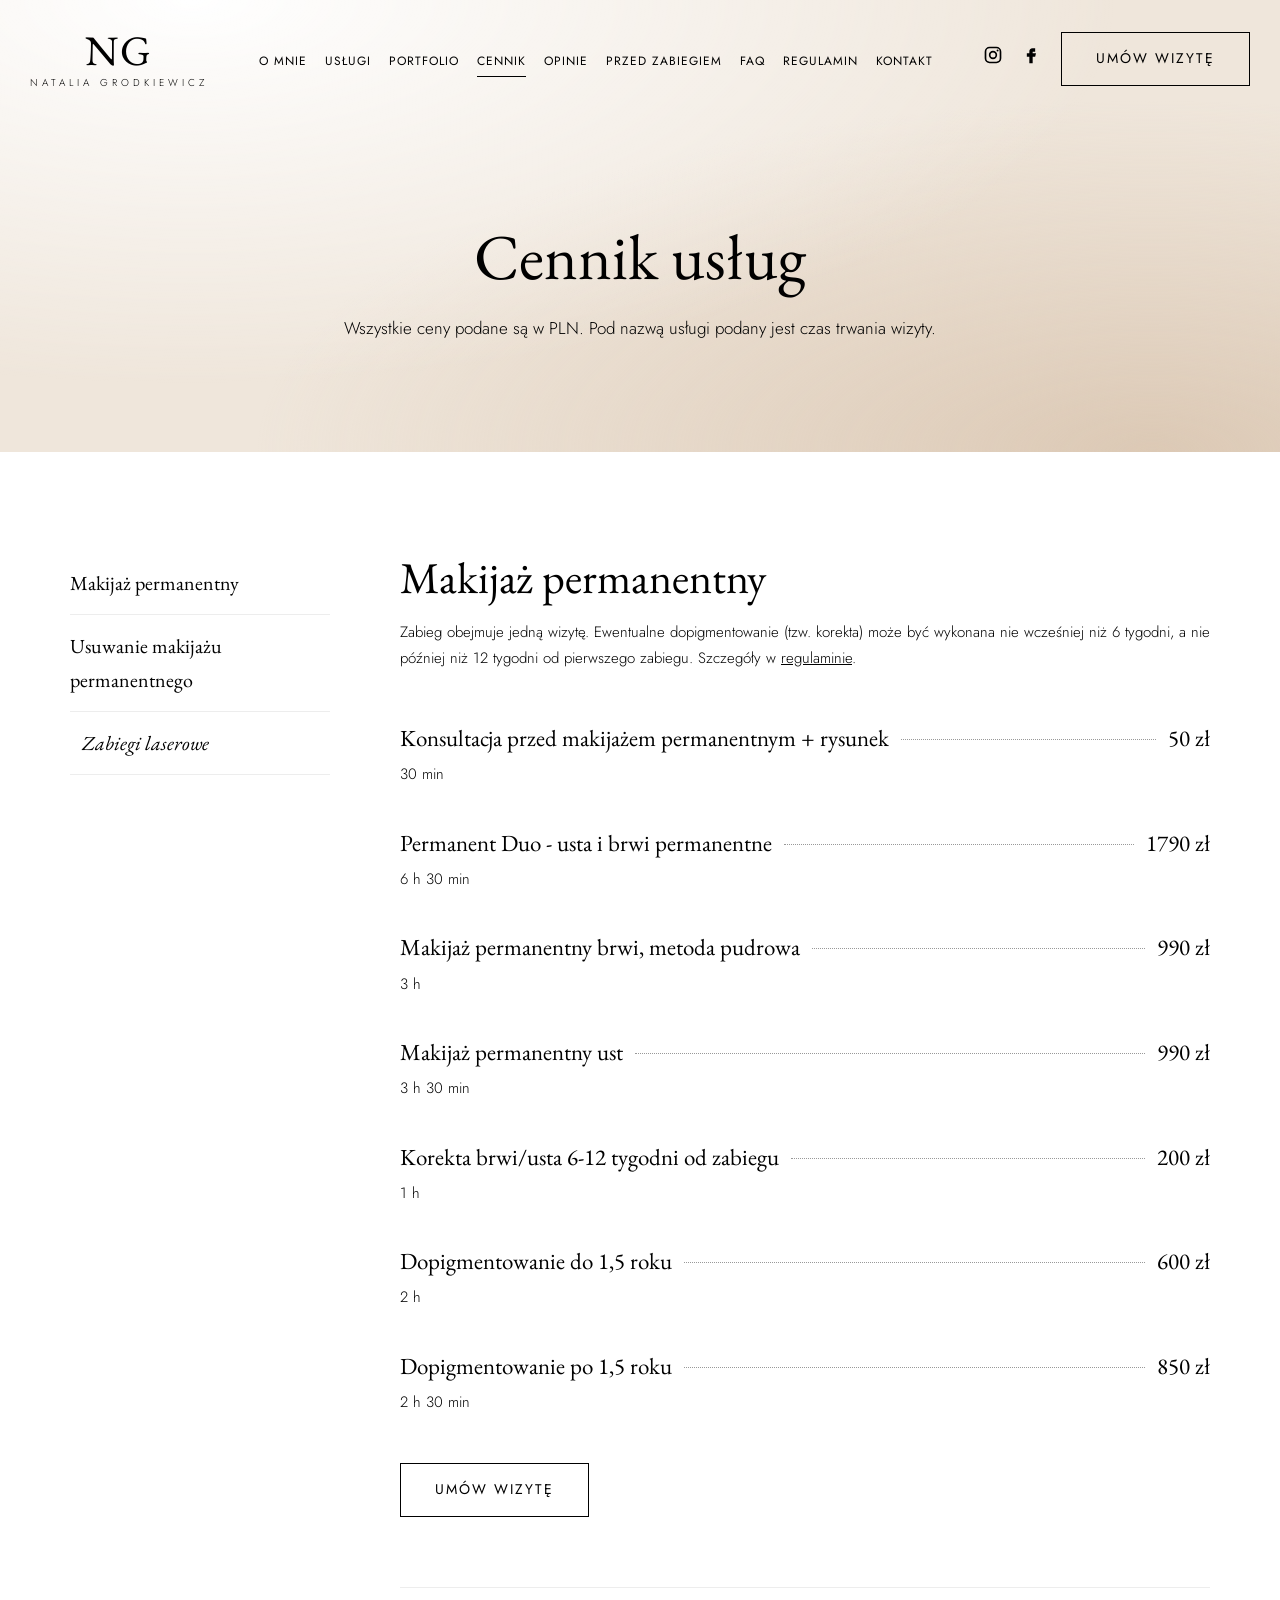
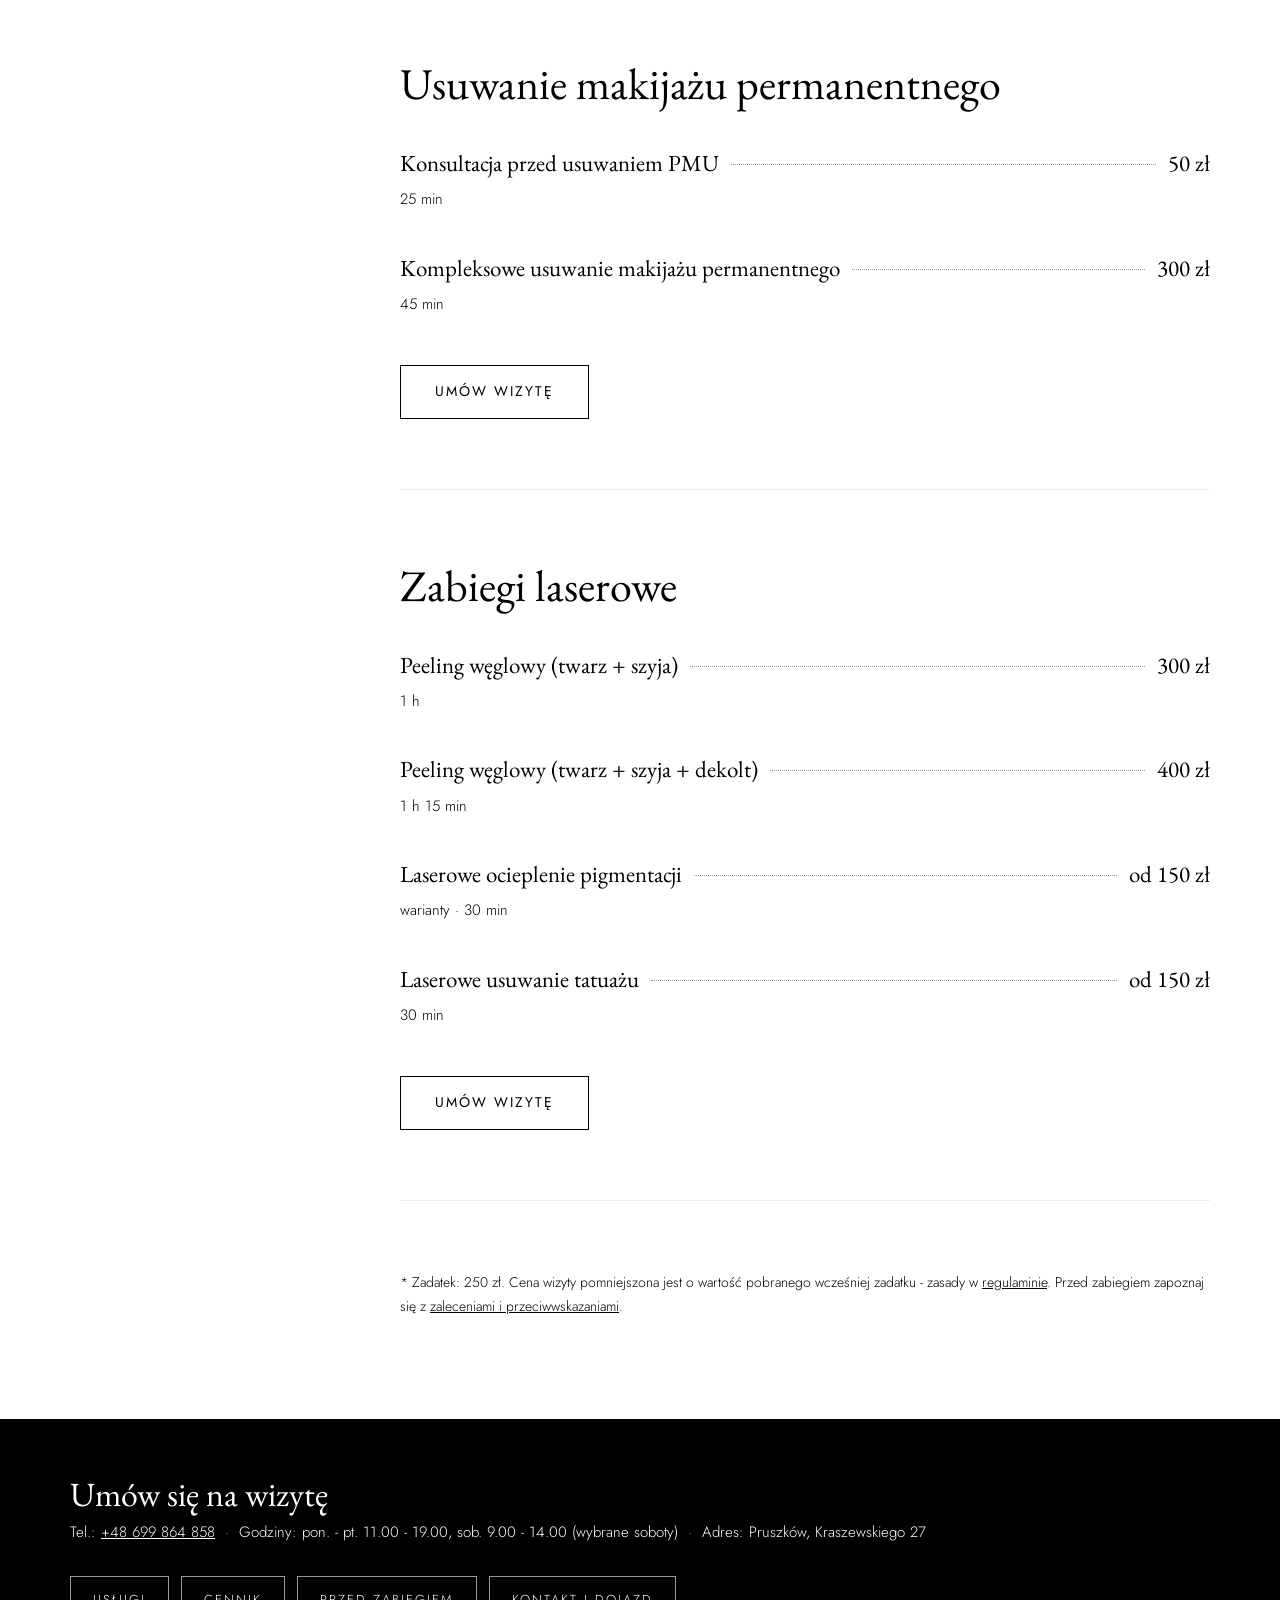
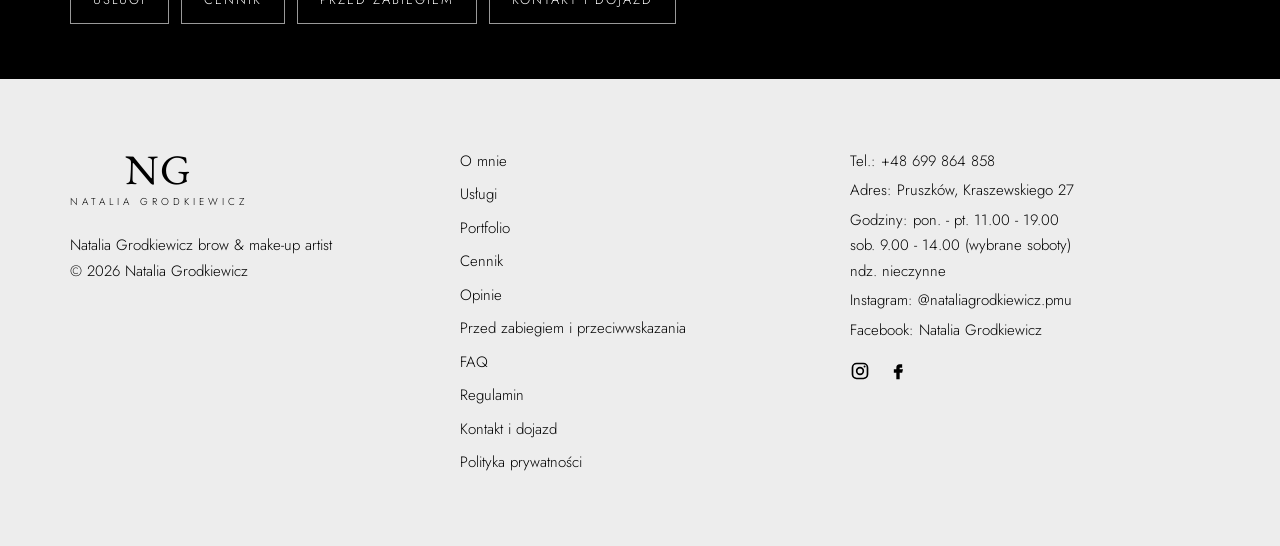
==== commit 74cef5a2: "Aktualizacja strony: usuwanie makijażu, przeciwwskazania, FAQ, godziny Co-Authored-By: Claude Opus 5" ====
--- a/cennik.html
+++ b/cennik.html
@@ -145,7 +145,7 @@
   <div class="container cta-band__inner">
     <div>
       <h2 class="cta-band__title">Umów się na wizytę</h2>
-      <p class="cta-band__info"><span>Tel.: <a href="tel:+48699864858" class="link">+48 699 864 858</a></span><span>Godziny: pon. - pt. 11.00 - 19.00</span><span>Adres: Pruszków, Kraszewskiego 27</span></p>
+      <p class="cta-band__info"><span>Tel.: <a href="tel:+48699864858" class="link">+48 699 864 858</a></span><span>Godziny: pon. - pt. 11.00 - 19.00, sob. 9.00 - 14.00 (wybrane soboty)</span><span>Adres: Pruszków, Kraszewskiego 27</span></p>
     </div>
     <ul class="cta-band__links">
       <li><a href="uslugi.html">Usługi</a></li>
@@ -178,7 +178,7 @@
     <div class="footer__contact">
       <p>Tel.: <a href="tel:+48699864858">+48 699 864 858</a></p>
       <p>Adres: <a href="https://maps.app.goo.gl/C7wtLCn59jESsGDr9" target="_blank" rel="noopener">Pruszków, Kraszewskiego 27</a></p>
-      <p>Godziny: pon. - pt. 11.00 - 19.00<br>sob. - ndz. nieczynne</p>
+      <p>Godziny: pon. - pt. 11.00 - 19.00<br>sob. 9.00 - 14.00 (wybrane soboty)<br>ndz. nieczynne</p>
       <p>Instagram: <a href="https://www.instagram.com/nataliagrodkiewicz.pmu/" target="_blank" rel="noopener">@nataliagrodkiewicz.pmu</a></p>
       <p>Facebook: <a href="https://www.facebook.com/people/Natalia-Grodkiewicz-Makija%C5%BC-permanentny-Pruszk%C3%B3w/100039896664338/" target="_blank" rel="noopener">Natalia Grodkiewicz</a></p>
       <div class="footer__social"><a href="https://www.instagram.com/nataliagrodkiewicz.pmu/" target="_blank" rel="noopener" aria-label="Instagram"><svg viewBox="0 0 24 24"><rect x="3" y="3" width="18" height="18" rx="5" fill="none" stroke="currentColor" stroke-width="2"/><circle cx="12" cy="12" r="4" fill="none" stroke="currentColor" stroke-width="2"/><circle cx="17.5" cy="6.5" r="1.2"/></svg></a><a href="https://www.facebook.com/people/Natalia-Grodkiewicz-Makija%C5%BC-permanentny-Pruszk%C3%B3w/100039896664338/" target="_blank" rel="noopener" aria-label="Facebook"><svg viewBox="0 0 24 24"><path d="M14 8h3V4h-3c-2.8 0-4 1.8-4 4v2H7v4h3v8h4v-8h3l1-4h-4V8.5c0-.3.2-.5.5-.5z"/></svg></a></div>
@@ -195,7 +195,7 @@
       <p>Zapisów na zabiegi dokonujemy za pośrednictwem numeru telefonu. Jeśli nie możemy odebrać telefonu, prosimy o pozostawienie wiadomości SMS, oddzwonimy.</p>
       <span class="popup__label">Tel.:</span>
       <a href="tel:+48699864858" class="popup__phone">+48 699 864 858</a>
-      <p>Godziny: pon. - pt. 11.00 - 19.00</p>
+      <p>Godziny: pon. - pt. 11.00 - 19.00, sob. 9.00 - 14.00 (wybrane soboty)</p>
       <p>Adres: Pruszków, Kraszewskiego 27</p>
       <div class="popup__actions">
         <a href="tel:+48699864858" class="btn btn--dark">Zadzwoń</a>
--- a/style.css
+++ b/style.css
@@ -181,6 +181,7 @@
 .photo-main { width: 100%; aspect-ratio: 3/2; object-fit: cover; margin-bottom: 35px; }
 .photos { display: grid; grid-template-columns: 1fr 1fr; gap: 10px; }
 .photos--3 { grid-template-columns: repeat(3, 1fr); }
+.photos--4 { grid-template-columns: repeat(4, 1fr); }
 .photos--spaced { margin-top: 40px; }
 .photos--section { margin-top: 60px; }
 .photos a { display: block; overflow: hidden; }
@@ -334,6 +335,7 @@
 
 /* Przeciwwskazania / przygotowanie */
 .contra-list { columns: 3; column-gap: 50px; margin-top: 45px; }
+.contra-note { margin-top: 40px; }
 .contra-list li { break-inside: avoid; font-size: 15px; padding: 8px 0; border-bottom: 1px dotted rgba(0,0,0,.2); }
 .subtitle { font-family: var(--serif); font-weight: 400; font-size: 28px; line-height: 1.25; margin-bottom: 15px; }
 .caps { text-transform: uppercase; letter-spacing: .5px; font-size: 15px; }
@@ -447,6 +449,7 @@
   .tabs__nav button { font-size: 13px; letter-spacing: 1.5px; }
   .tabs__panel p { font-size: 17px; }
   .photos--3 { grid-template-columns: 1fr 1fr 1fr; gap: 6px; }
+  .photos--4 { grid-template-columns: 1fr 1fr; gap: 6px; }
   .photos { gap: 6px; }
   .grid-2--text-first > :first-child { order: 2; }
   .rating-badge { padding: 14px 18px; }
